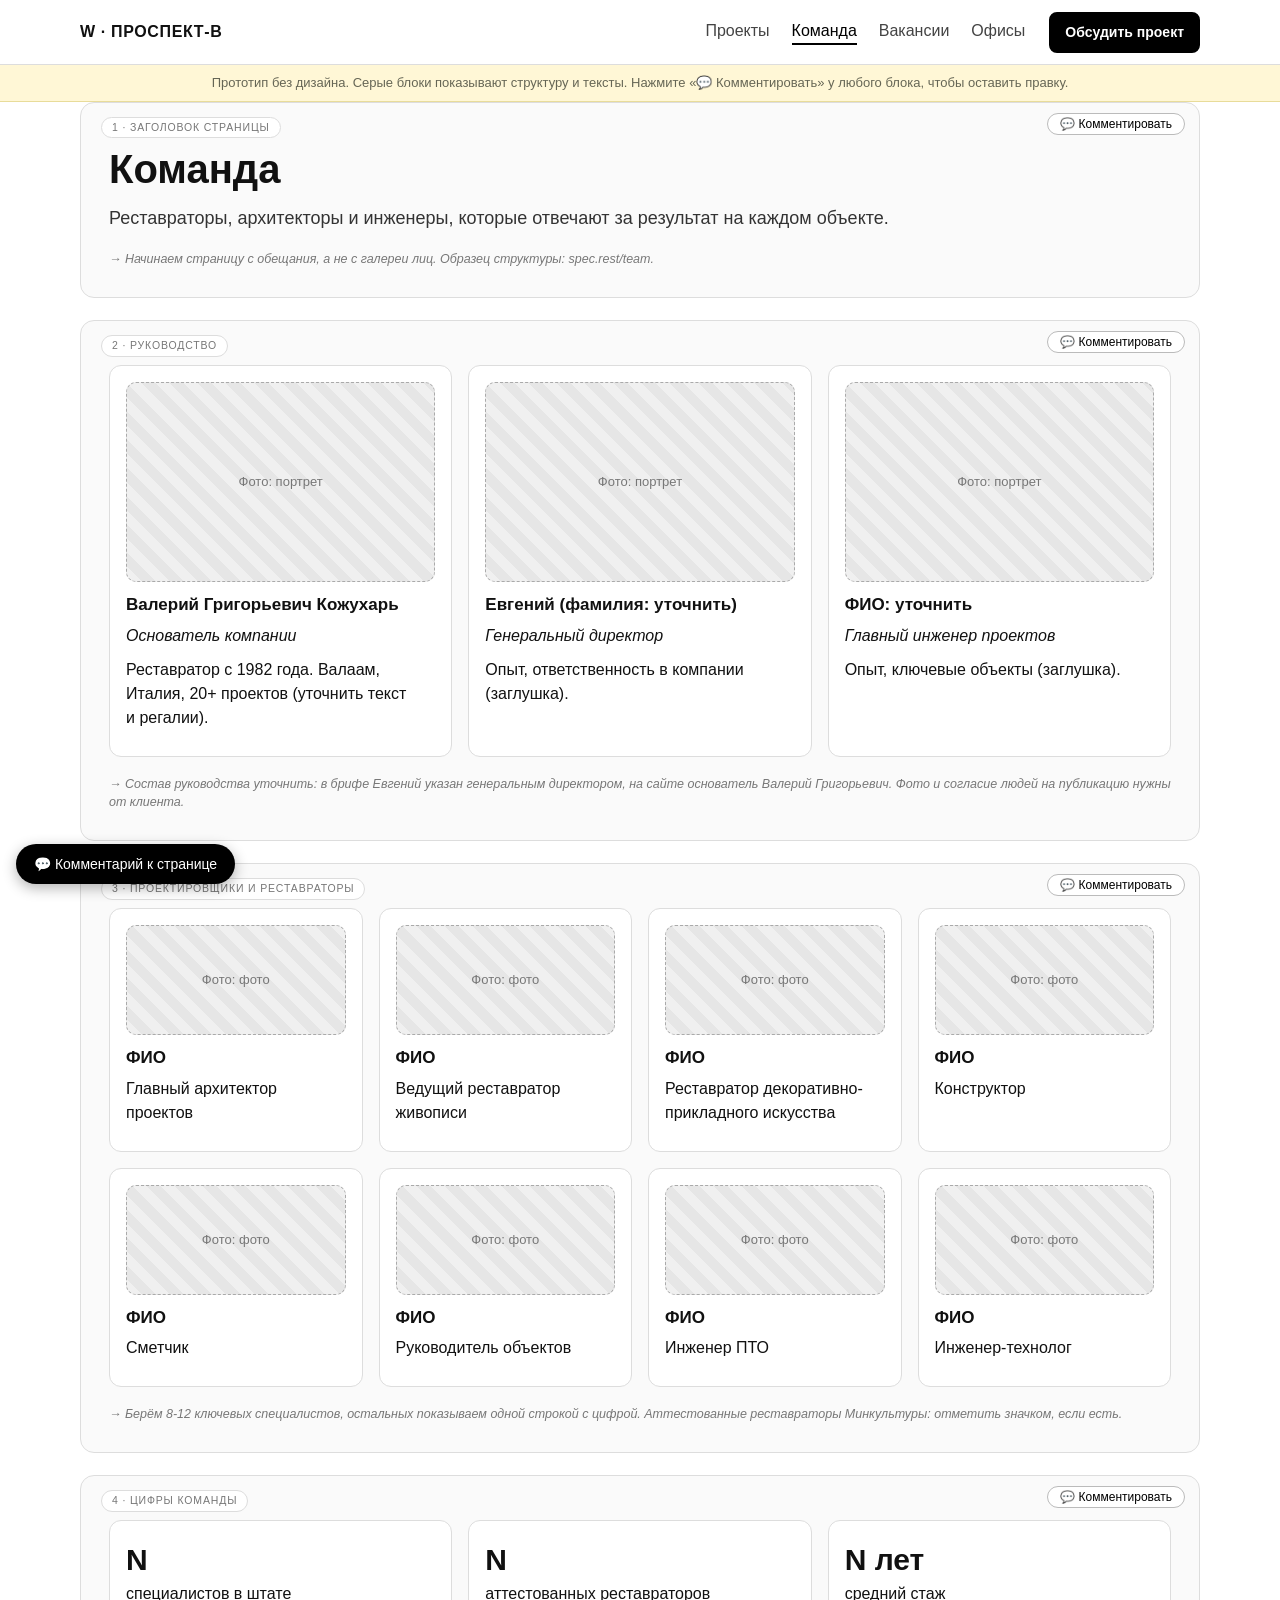
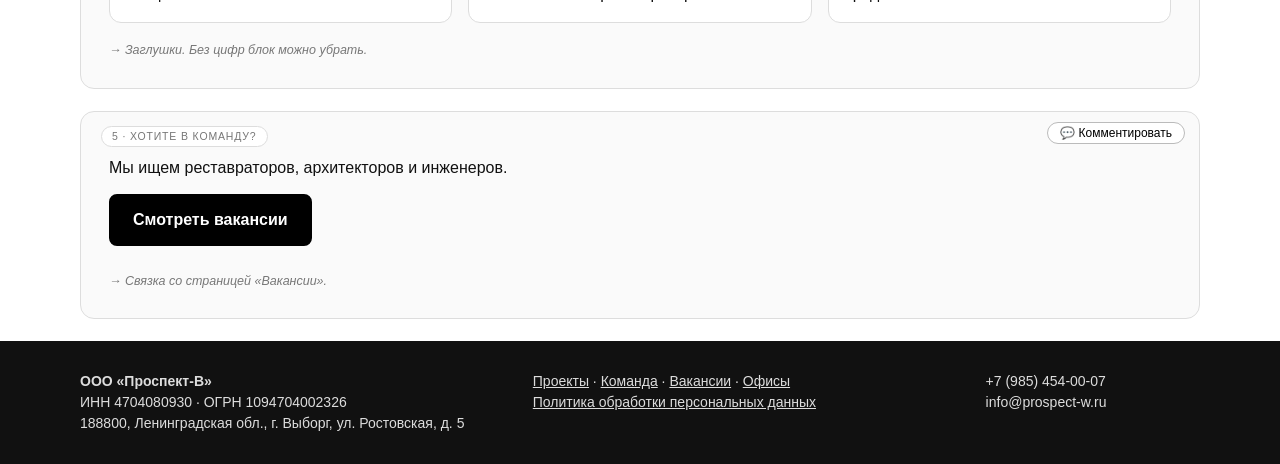
==== team.html @ 263449ca "Прототип сайта ООО Проспект-В (серые блоки) Co-Authored-By: Claude Sonnet 5.5 <noreply@anthropic.com" ====
<!DOCTYPE html>
<html lang="ru"><head><meta charset="utf-8"><meta name="viewport" content="width=device-width, initial-scale=1">
<title>Команда · Прототип «Проспект-В»</title><link rel="stylesheet" href="styles.css"></head>
<body>
<header class="top"><div class="wrap bar">
<a class="logo" href="index.html">W · ПРОСПЕКТ-В</a>
<nav id="nav"><a href="projects.html">Проекты</a><a href="team.html" class="on">Команда</a><a href="jobs.html">Вакансии</a><a href="offices.html">Офисы</a></nav>
<a class="btn small" href="#form">Обсудить проект</a>
<button class="burger" type="button" onclick="document.getElementById('nav').classList.toggle('open')">☰</button>
</div></header>
<div class="proto-bar">Прототип без дизайна. Серые блоки показывают структуру и тексты. Нажмите «💬 Комментировать» у любого блока, чтобы оставить правку.</div>
<main class="wrap">
<section class="blk"><span class="sec-label">1 · ЗАГОЛОВОК СТРАНИЦЫ</span>
<h1>Команда</h1><p class="lead">Реставраторы, архитекторы и инженеры, которые отвечают за результат на каждом объекте.</p>
<p class="note">→ Начинаем страницу с обещания, а не с галереи лиц. Образец структуры: spec.rest/team.</p>
</section>
<section class="blk"><span class="sec-label">2 · РУКОВОДСТВО</span>
<div class="grid g3"><div class="card"><div class="ph" style="min-height:200px">Фото: портрет</div><h3>Валерий Григорьевич Кожухарь</h3><p><i>Основатель компании</i></p><p>Реставратор с 1982 года. Валаам, Италия, 20+ проектов (уточнить текст и регалии).</p></div><div class="card"><div class="ph" style="min-height:200px">Фото: портрет</div><h3>Евгений (фамилия: уточнить)</h3><p><i>Генеральный директор</i></p><p>Опыт, ответственность в компании (заглушка).</p></div><div class="card"><div class="ph" style="min-height:200px">Фото: портрет</div><h3>ФИО: уточнить</h3><p><i>Главный инженер проектов</i></p><p>Опыт, ключевые объекты (заглушка).</p></div></div>
<p class="note">→ Состав руководства уточнить: в брифе Евгений указан генеральным директором, на сайте основатель Валерий Григорьевич. Фото и согласие людей на публикацию нужны от клиента.</p>
</section>
<section class="blk"><span class="sec-label">3 · ПРОЕКТИРОВЩИКИ И РЕСТАВРАТОРЫ</span>
<div class="grid g4"><div class="card"><div class="ph" style="min-height:110px">Фото: фото</div><h3>ФИО</h3><p>Главный архитектор проектов</p></div><div class="card"><div class="ph" style="min-height:110px">Фото: фото</div><h3>ФИО</h3><p>Ведущий реставратор живописи</p></div><div class="card"><div class="ph" style="min-height:110px">Фото: фото</div><h3>ФИО</h3><p>Реставратор декоративно-прикладного искусства</p></div><div class="card"><div class="ph" style="min-height:110px">Фото: фото</div><h3>ФИО</h3><p>Конструктор</p></div><div class="card"><div class="ph" style="min-height:110px">Фото: фото</div><h3>ФИО</h3><p>Сметчик</p></div><div class="card"><div class="ph" style="min-height:110px">Фото: фото</div><h3>ФИО</h3><p>Руководитель объектов</p></div><div class="card"><div class="ph" style="min-height:110px">Фото: фото</div><h3>ФИО</h3><p>Инженер ПТО</p></div><div class="card"><div class="ph" style="min-height:110px">Фото: фото</div><h3>ФИО</h3><p>Инженер-технолог</p></div></div>
<p class="note">→ Берём 8-12 ключевых специалистов, остальных показываем одной строкой с цифрой. Аттестованные реставраторы Минкультуры: отметить значком, если есть.</p>
</section>
<section class="blk"><span class="sec-label">4 · ЦИФРЫ КОМАНДЫ</span>
<div class="grid g3"><div class="card"><b class="num">N</b>специалистов в штате</div><div class="card"><b class="num">N</b>аттестованных реставраторов</div><div class="card"><b class="num">N лет</b>средний стаж</div></div>
<p class="note">→ Заглушки. Без цифр блок можно убрать.</p>
</section>
<section class="blk"><span class="sec-label">5 · ХОТИТЕ В КОМАНДУ?</span>
<p>Мы ищем реставраторов, архитекторов и инженеров.</p><p class="row"><a class="btn" href="jobs.html">Смотреть вакансии</a></p>
<p class="note">→ Связка со страницей «Вакансии».</p>
</section>

</main>
<footer class="foot"><div class="wrap">
<div><b>ООО «Проспект-В»</b><br>ИНН 4704080930 · ОГРН 1094704002326<br>188800, Ленинградская обл., г. Выборг, ул. Ростовская, д. 5</div>
<div><a href="projects.html">Проекты</a> · <a href="team.html">Команда</a> · <a href="jobs.html">Вакансии</a> · <a href="offices.html">Офисы</a><br><a href="#">Политика обработки персональных данных</a></div>
<div>+7 (985) 454-00-07<br>info@prospect-w.ru</div>
</div></footer>
<script src="comments.js"></script>
</body></html>
---- styles.css ----
*{box-sizing:border-box}
body{margin:0;font:16px/1.5 Arial,Helvetica,sans-serif;color:#111;background:#fff}
a{color:inherit}
.wrap{max-width:1160px;margin:0 auto;padding:0 20px}
.top{border-bottom:1px solid #ddd;position:sticky;top:0;background:#fff;z-index:20}
.bar{display:flex;align-items:center;gap:24px;height:64px}
.logo{font-weight:700;letter-spacing:.04em;text-decoration:none}
nav{display:flex;gap:22px;margin-left:auto}
nav a{text-decoration:none;color:#444}nav a.on{color:#000;border-bottom:2px solid #000}
.burger{display:none;border:1px solid #111;background:#fff;font-size:20px;padding:2px 10px}
.proto-bar{background:#fff7d6;border-bottom:1px solid #e8dc9a;font-size:13px;padding:8px 20px;text-align:center;color:#665}
main{padding:24px 20px 60px}
.blk{position:relative;background:#fafafa;border:1px solid #ddd;border-radius:14px;padding:44px 28px 28px;margin:0 0 22px}
.sec-label{position:absolute;top:14px;left:20px;font-size:10.5px;letter-spacing:.08em;text-transform:uppercase;color:#777;background:#fff;border:1px solid #ddd;border-radius:20px;padding:2px 10px}
.note{font-style:italic;font-size:12.5px;color:#777;margin:18px 0 0}
h1{font-size:40px;line-height:1.12;margin:0 0 14px}
h2{font-size:26px;line-height:1.2;margin:0 0 14px}
h3{font-size:17px;margin:6px 0}
p{margin:0 0 10px}.lead{font-size:18px;color:#333}
.two{display:grid;grid-template-columns:1fr 1fr;gap:28px;align-items:start}
.grid{display:grid;gap:16px}.g3{grid-template-columns:repeat(3,1fr)}.g4{grid-template-columns:repeat(4,1fr)}
.card{background:#fff;border:1px solid #ddd;border-radius:12px;padding:16px}
.card.click{display:block;text-decoration:none;border:2px solid #000;box-shadow:4px 4px 0 #000;transition:transform .15s;position:relative}
.card.click:hover{transform:translate(-2px,-2px)}
.badge{display:inline-block;font-size:10px;letter-spacing:.06em;background:#000;color:#fff;border-radius:20px;padding:2px 9px;margin-top:8px}
.card.click b{display:block;margin-top:8px}
.ph{background:repeating-linear-gradient(45deg,#f0f0f0,#f0f0f0 10px,#e6e6e6 10px,#e6e6e6 20px);border:1px dashed #aaa;border-radius:10px;color:#777;font-size:13px;display:flex;align-items:center;justify-content:center;text-align:center;padding:12px;margin-bottom:10px}
.btn{display:inline-block;background:#000;color:#fff;text-decoration:none;padding:12px 22px;border-radius:8px;font-weight:700;margin:0 10px 8px 0;border:2px solid #000}
.btn.ghost{background:#fff;color:#000}.btn.small{padding:8px 14px;font-size:14px;margin:0}
.chips{margin:10px 0 14px}.chip{display:inline-block;border:1px solid #bbb;border-radius:20px;padding:3px 12px;font-size:13px;margin:0 8px 8px 0;background:#fff;color:#444}
.num{display:block;font-size:30px}
.steps{display:grid;grid-template-columns:repeat(5,1fr);gap:12px}
.row{margin-top:14px}
.form{background:#fff;border:1px solid #ddd;border-radius:12px;padding:22px;max-width:620px}
.fld{border:1px solid #ccc;border-radius:8px;padding:10px 12px;margin-bottom:10px;color:#888;font-size:14px;background:#fcfcfc}.fld.small{border:none;background:none;padding:0;font-size:12px}
.row-card{display:flex;align-items:center;gap:16px;margin-bottom:10px}.row-card>div{flex:1}.row-card p{margin:0;color:#555}
.stack .card{margin-bottom:12px}.crumbs{margin-bottom:6px}
.tbl{width:100%;border-collapse:collapse;background:#fff}.tbl td{border:1px solid #ddd;padding:8px 12px}.tbl td:first-child{width:35%;color:#666}
.foot{background:#111;color:#ddd;padding:30px 0;font-size:14px}.foot .wrap{display:grid;grid-template-columns:2fr 2fr 1fr;gap:24px}
/* комментарии */
.cmt-btn{position:absolute;top:10px;right:14px;border:1px solid #bbb;background:#fff;border-radius:20px;font-size:12px;padding:3px 12px;cursor:pointer}
.cmt-btn:hover{border-color:#000}
.cmt-fab{position:fixed;left:16px;bottom:16px;z-index:50;background:#000;color:#fff;border:none;border-radius:24px;padding:12px 18px;font-size:14px;cursor:pointer;box-shadow:0 4px 14px rgba(0,0,0,.3)}
.cmt-form{margin-top:14px;background:#fff;border:1px solid #000;border-radius:10px;padding:12px}
.cmt-form textarea{width:100%;border:1px solid #ccc;border-radius:8px;padding:8px;font:inherit}
.cmt-row{margin-top:8px;display:flex;gap:14px;align-items:center}.cmt-row button{background:#000;color:#fff;border:none;border-radius:8px;padding:8px 16px;cursor:pointer}
.cmt-x{color:#777;cursor:pointer;font-size:13px}
.cmt-item{margin-top:10px;background:#fff7d6;border:1px solid #e8dc9a;border-radius:8px;padding:8px 12px;font-size:14px}.cmt-item span{font-size:11px;color:#887}.cmt-item p{margin:2px 0 0}
#cmt-page-panel{background:#fff7d6;border:1px solid #e8dc9a;border-radius:12px;padding:14px;margin-bottom:20px}.cmt-panel-title{font-weight:700;margin-bottom:6px}
@media(max-width:820px){
 nav{display:none;position:absolute;top:64px;left:0;right:0;background:#fff;border-bottom:1px solid #ddd;flex-direction:column;padding:12px 20px;gap:12px}nav.open{display:flex}
 .burger{display:block;margin-left:auto}.bar .btn.small{display:none}
 .two,.g3,.g4,.steps,.foot .wrap{grid-template-columns:1fr}
 h1{font-size:30px}.row-card{flex-wrap:wrap}
}
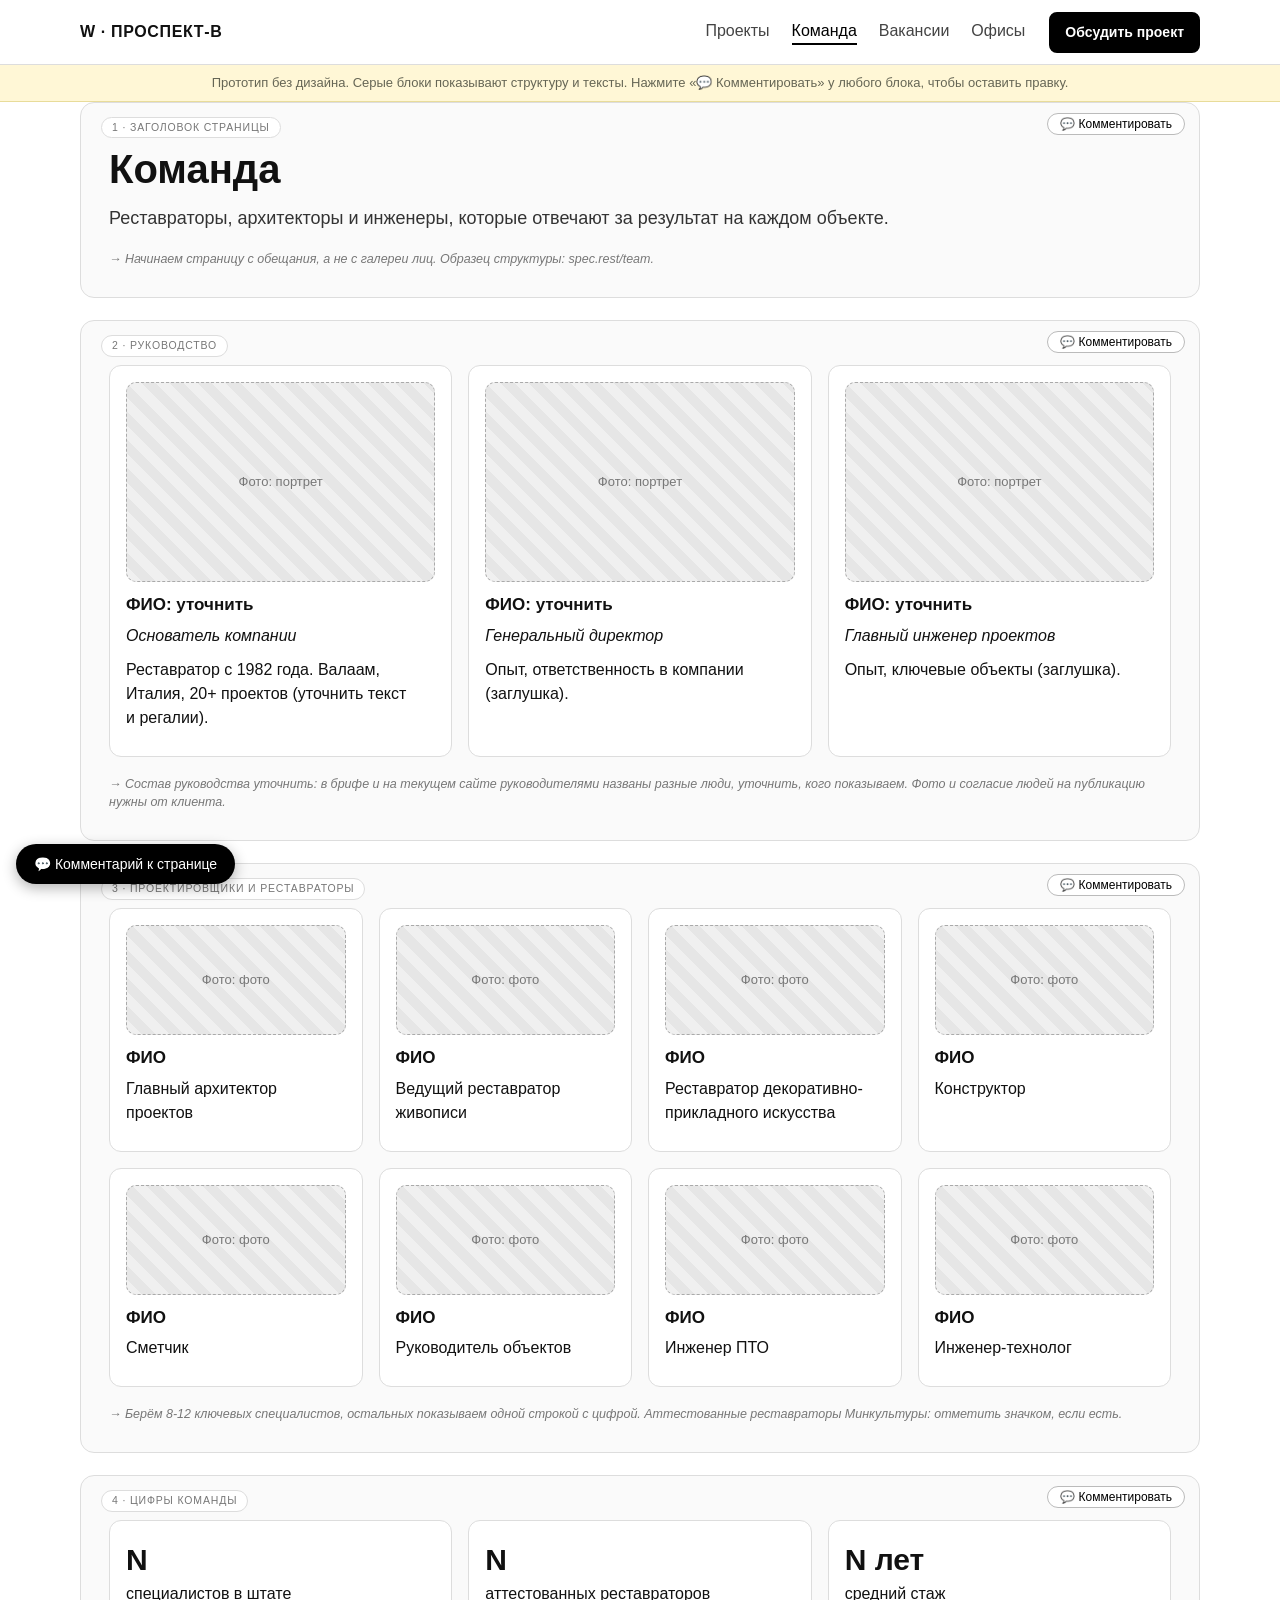
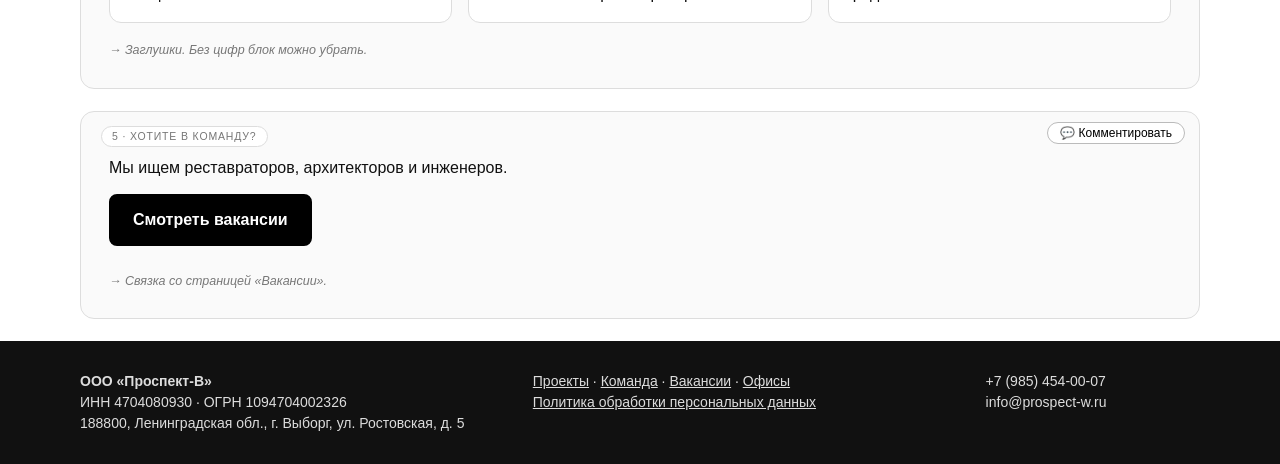
==== commit fa078e41: "Убраны имена и фамилии сотрудников с сайта Co-Authored-By: Claude Sonnet 5.5 <noreply@anthropic.com>" ====
--- a/team.html
+++ b/team.html
@@ -15,8 +15,8 @@
 <p class="note">→ Начинаем страницу с обещания, а не с галереи лиц. Образец структуры: spec.rest/team.</p>
 </section>
 <section class="blk"><span class="sec-label">2 · РУКОВОДСТВО</span>
-<div class="grid g3"><div class="card"><div class="ph" style="min-height:200px">Фото: портрет</div><h3>Валерий Григорьевич Кожухарь</h3><p><i>Основатель компании</i></p><p>Реставратор с 1982 года. Валаам, Италия, 20+ проектов (уточнить текст и регалии).</p></div><div class="card"><div class="ph" style="min-height:200px">Фото: портрет</div><h3>Евгений (фамилия: уточнить)</h3><p><i>Генеральный директор</i></p><p>Опыт, ответственность в компании (заглушка).</p></div><div class="card"><div class="ph" style="min-height:200px">Фото: портрет</div><h3>ФИО: уточнить</h3><p><i>Главный инженер проектов</i></p><p>Опыт, ключевые объекты (заглушка).</p></div></div>
-<p class="note">→ Состав руководства уточнить: в брифе Евгений указан генеральным директором, на сайте основатель Валерий Григорьевич. Фото и согласие людей на публикацию нужны от клиента.</p>
+<div class="grid g3"><div class="card"><div class="ph" style="min-height:200px">Фото: портрет</div><h3>ФИО: уточнить</h3><p><i>Основатель компании</i></p><p>Реставратор с 1982 года. Валаам, Италия, 20+ проектов (уточнить текст и регалии).</p></div><div class="card"><div class="ph" style="min-height:200px">Фото: портрет</div><h3>ФИО: уточнить</h3><p><i>Генеральный директор</i></p><p>Опыт, ответственность в компании (заглушка).</p></div><div class="card"><div class="ph" style="min-height:200px">Фото: портрет</div><h3>ФИО: уточнить</h3><p><i>Главный инженер проектов</i></p><p>Опыт, ключевые объекты (заглушка).</p></div></div>
+<p class="note">→ Состав руководства уточнить: в брифе и на текущем сайте руководителями названы разные люди, уточнить, кого показываем. Фото и согласие людей на публикацию нужны от клиента.</p>
 </section>
 <section class="blk"><span class="sec-label">3 · ПРОЕКТИРОВЩИКИ И РЕСТАВРАТОРЫ</span>
 <div class="grid g4"><div class="card"><div class="ph" style="min-height:110px">Фото: фото</div><h3>ФИО</h3><p>Главный архитектор проектов</p></div><div class="card"><div class="ph" style="min-height:110px">Фото: фото</div><h3>ФИО</h3><p>Ведущий реставратор живописи</p></div><div class="card"><div class="ph" style="min-height:110px">Фото: фото</div><h3>ФИО</h3><p>Реставратор декоративно-прикладного искусства</p></div><div class="card"><div class="ph" style="min-height:110px">Фото: фото</div><h3>ФИО</h3><p>Конструктор</p></div><div class="card"><div class="ph" style="min-height:110px">Фото: фото</div><h3>ФИО</h3><p>Сметчик</p></div><div class="card"><div class="ph" style="min-height:110px">Фото: фото</div><h3>ФИО</h3><p>Руководитель объектов</p></div><div class="card"><div class="ph" style="min-height:110px">Фото: фото</div><h3>ФИО</h3><p>Инженер ПТО</p></div><div class="card"><div class="ph" style="min-height:110px">Фото: фото</div><h3>ФИО</h3><p>Инженер-технолог</p></div></div>
